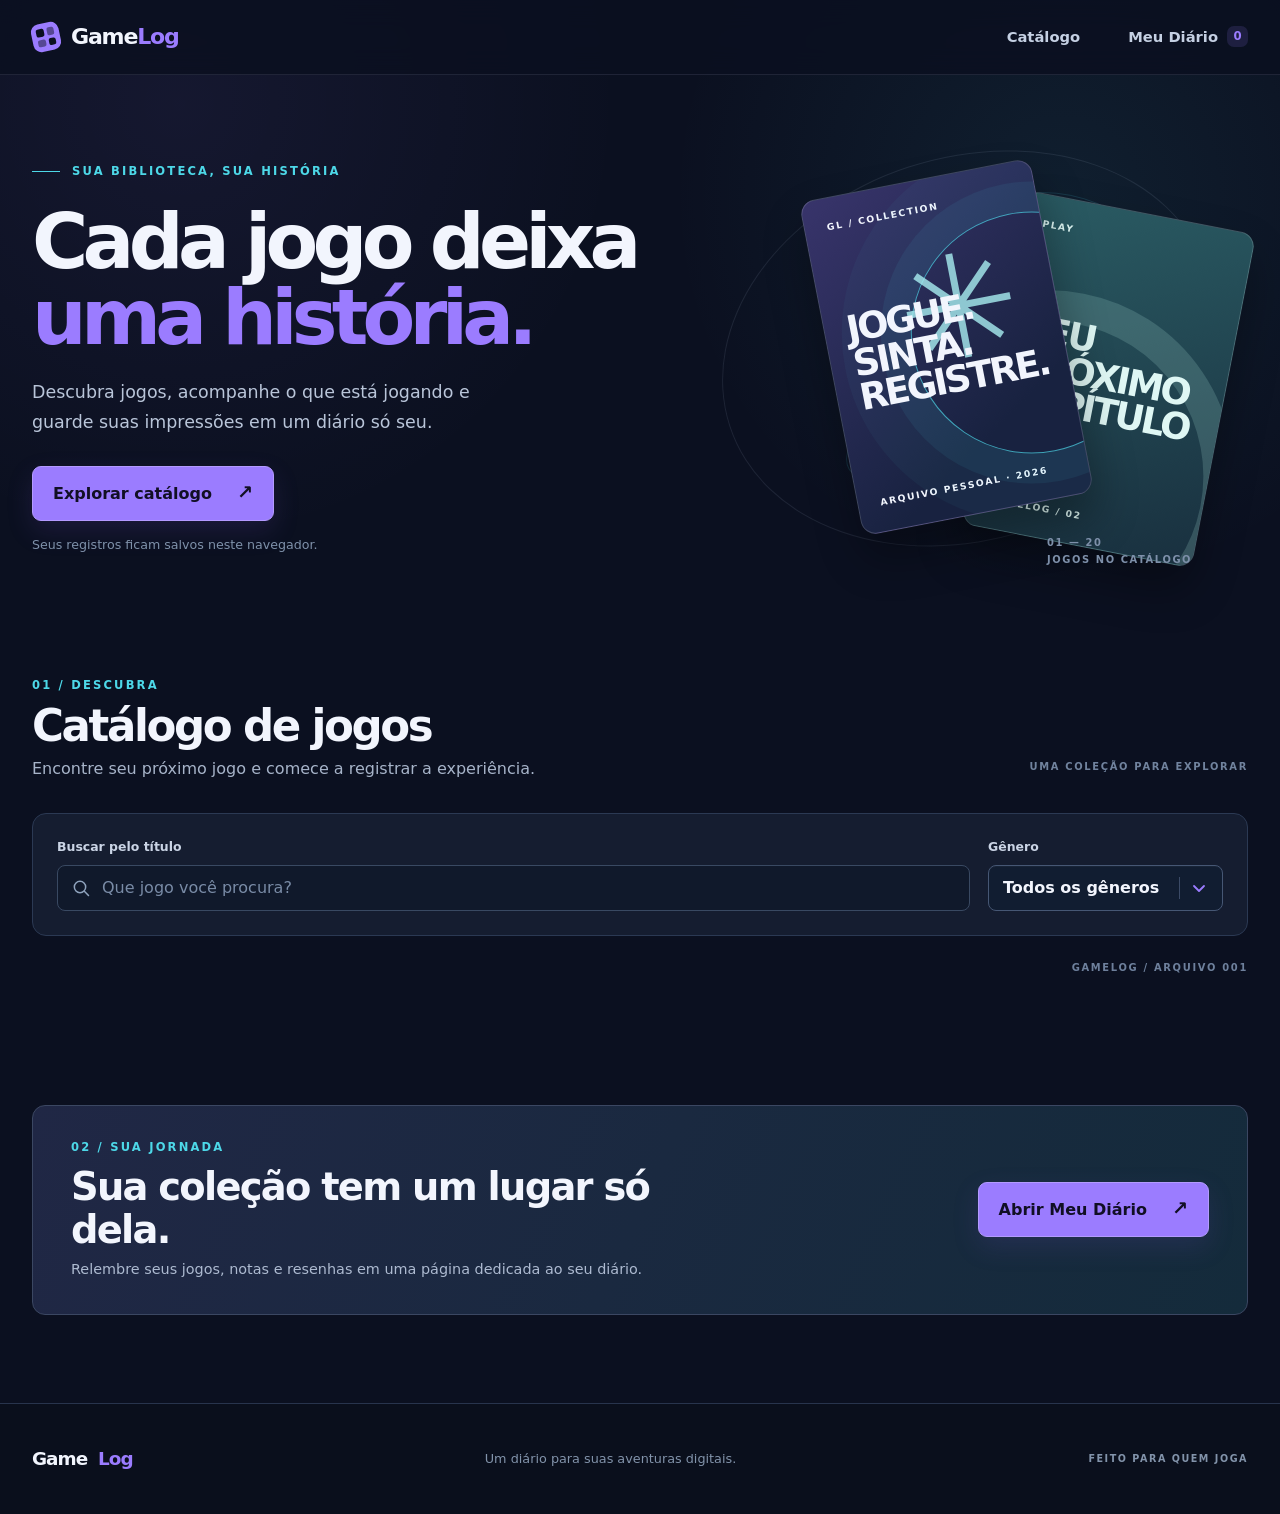
==== index.html @ 5e5cfcea "Add files via upload" ====
<!doctype html>
<html lang="pt-BR">
  <head>
    <meta charset="UTF-8" />
    <meta name="viewport" content="width=device-width, initial-scale=1" />
    <meta name="theme-color" content="#0B1020" />
    <meta name="description" content="GameLog: seu catálogo de jogos e diário pessoal de experiências." />
    <title>GameLog</title>
    <link rel="icon" type="image/svg+xml" href="./assets/favicon.svg" />
    <link rel="stylesheet" href="./styles.css" />
    <script type="module" src="./js/app.js"></script>
  </head>
  <body>
    <a class="skip-link" href="#conteudo">Pular para o conteúdo</a>

    <header class="site-header">
      <div class="shell header-inner">
        <a class="brand" href="#inicio" aria-label="GameLog, voltar ao início">
          <span class="brand-mark" aria-hidden="true"><span></span><span></span><span></span><span></span></span>
          <span>Game<span class="brand-accent">Log</span></span>
        </a>
        <nav aria-label="Navegação principal">
          <a href="#catalogo" aria-current="page">Catálogo</a>
          <a href="./diario.html">Meu Diário <span id="nav-diary-count" class="nav-count" aria-label="0 jogos registrados">0</span></a>
        </nav>
      </div>
    </header>

    <main id="conteudo">
      <section class="hero shell" id="inicio" aria-labelledby="hero-title">
        <div class="hero-copy">
          <p class="eyebrow"><span class="eyebrow-line"></span> SUA BIBLIOTECA, SUA HISTÓRIA</p>
          <h1 id="hero-title">Cada jogo deixa <span>uma história.</span></h1>
          <p class="hero-description">Descubra jogos, acompanhe o que está jogando e guarde suas impressões em um diário só seu.</p>
          <a class="primary-link" href="#catalogo">Explorar catálogo <span aria-hidden="true">↗</span></a>
          <p class="hero-note">Seus registros ficam salvos neste navegador.</p>
        </div>
        <div class="hero-art" aria-hidden="true">
          <div class="hero-orbit hero-orbit-one"></div>
          <div class="hero-orbit hero-orbit-two"></div>
          <div class="hero-art-card hero-art-card-back"><span>PLAY</span><strong>SEU<br />PRÓXIMO<br />CAPÍTULO</strong><small>GAMELOG / 02</small></div>
          <div class="hero-art-card hero-art-card-front"><span>GL / COLLECTION</span><div class="hero-art-symbol">✳</div><strong>JOGUE.<br />SINTA.<br />REGISTRE.</strong><small>ARQUIVO PESSOAL · 2026</small></div>
          <div class="hero-art-index">01 — 20<br />JOGOS NO CATÁLOGO</div>
        </div>
      </section>

      <section class="catalog-section shell" id="catalogo" aria-labelledby="catalog-title">
        <div class="section-heading">
          <div>
            <p class="section-kicker">01 / DESCUBRA</p>
            <h2 id="catalog-title">Catálogo de jogos</h2>
            <p>Encontre seu próximo jogo e comece a registrar a experiência.</p>
          </div>
          <span class="section-aside">UMA COLEÇÃO PARA EXPLORAR</span>
        </div>

        <form class="catalog-controls" role="search" id="catalog-search-form">
          <div class="field search-field">
            <label for="game-search">Buscar pelo título</label>
            <div class="input-with-icon">
              <svg viewBox="0 0 24 24" aria-hidden="true" focusable="false"><circle cx="10.8" cy="10.8" r="6.8"></circle><path d="m16 16 5 5"></path></svg>
              <input id="game-search" name="q" type="search" placeholder="Que jogo você procura?" autocomplete="off" />
            </div>
          </div>
          <div class="field genre-field">
            <label for="genre-filter">Gênero</label>
            <select id="genre-filter" name="genre"><option value="">Todos os gêneros</option></select>
          </div>
        </form>
        <div class="results-line"><p id="catalog-count" role="status" aria-live="polite"></p><span aria-hidden="true">GAMELOG / ARQUIVO 001</span></div>
        <div id="catalog-grid" class="catalog-grid"></div>
        <div id="catalog-empty" class="empty-state" hidden>
          <span class="empty-icon" aria-hidden="true">⌕</span>
          <h3>Nenhum jogo encontrado</h3>
          <p>Tente outro título ou escolha um gênero diferente.</p>
          <button id="clear-search" class="text-button" type="button">Limpar busca e filtros</button>
        </div>
      </section>

      <section class="diary-teaser shell" aria-labelledby="diary-teaser-title">
        <div>
          <p class="section-kicker">02 / SUA JORNADA</p>
          <h2 id="diary-teaser-title">Sua coleção tem um lugar só dela.</h2>
          <p>Relembre seus jogos, notas e resenhas em uma página dedicada ao seu diário.</p>
        </div>
        <a class="primary-link" href="./diario.html">Abrir Meu Diário <span aria-hidden="true">↗</span></a>
      </section>
    </main>

    <footer class="site-footer"><div class="shell footer-inner"><span class="brand footer-brand">Game<span class="brand-accent">Log</span></span><p>Um diário para suas aventuras digitais.</p><span>FEITO PARA QUEM JOGA</span></div></footer>

    <dialog id="game-dialog" class="game-dialog" aria-labelledby="dialog-title">
      <div class="dialog-layout">
        <div id="dialog-cover-slot" class="dialog-cover-slot"></div>
        <div class="dialog-content">
          <button id="dialog-close" class="dialog-close" type="button" aria-label="Fechar detalhes">×</button>
          <p class="section-kicker">FICHA DO JOGO / GAMELOG</p>
          <h2 id="dialog-title"></h2>
          <p id="dialog-meta" class="dialog-meta"></p>
          <p id="dialog-description" class="dialog-description"></p>
          <div class="dialog-divider"></div>
          <h3>Seu registro</h3>
          <p class="form-intro">Atualize sua jornada neste jogo. Você pode deixar campos em branco.</p>
          <form id="entry-form" novalidate>
            <div class="form-row">
              <div class="field"><label for="entry-status">Status</label><select id="entry-status" name="status"><option value="">Sem status</option><option value="want">Quero jogar</option><option value="playing">Jogando</option><option value="finished">Finalizado</option></select></div>
              <div class="field"><label for="entry-rating">Sua nota (1 a 5)</label><input id="entry-rating" name="rating" type="text" inputmode="decimal" autocomplete="off" maxlength="4" placeholder="Ex.: 4,5" aria-describedby="rating-help" /><span id="rating-help" class="field-help">Use vírgula ou ponto. Até duas casas decimais.</span></div>
            </div>
            <div class="field review-field"><label for="entry-review">Sua resenha <span>(opcional)</span></label><textarea id="entry-review" name="review" rows="5" maxlength="800" placeholder="O que ficou com você depois de jogar?"></textarea><span id="review-counter" class="character-count">0 / 800</span></div>
            <p id="form-error" class="form-error" role="alert" tabindex="-1" hidden></p>
            <div class="form-actions"><button id="delete-entry" class="delete-button" type="button" hidden>Excluir registro</button><button class="save-button" type="submit">Salvar registro <span aria-hidden="true">↗</span></button></div>
          </form>
        </div>
      </div>
    </dialog>
    <dialog id="confirm-dialog" class="confirm-dialog" aria-labelledby="confirm-title" aria-describedby="confirm-description">
      <p class="section-kicker">MEU DIÁRIO / EXCLUSÃO</p>
      <h2 id="confirm-title">Excluir registro?</h2>
      <p id="confirm-description">O registro de <strong id="confirm-game-title"></strong> será removido deste navegador.</p>
      <div class="confirm-actions"><button id="confirm-cancel" class="cancel-button" type="button">Cancelar</button><button id="confirm-delete" class="confirm-delete-button" type="button">Excluir registro</button></div>
    </dialog>
    <div id="toast" class="toast" role="status" aria-live="polite" aria-atomic="true"></div>
  </body>
</html>
---- styles.css ----
:root {
  color-scheme: dark;
  --bg: #0b1020;
  --surface: #151d30;
  --surface-raised: #1b263c;
  --line: #2b3953;
  --text: #f2f5fd;
  --muted: #a7b4c9;
  --violet: #9b7cff;
  --cyan: #4dd8e8;
  --peach: #efb58d;
  font-family: Inter, ui-sans-serif, system-ui, -apple-system, BlinkMacSystemFont, "Segoe UI", sans-serif;
  font-synthesis: none;
}

* { box-sizing: border-box; }
html { scroll-behavior: smooth; scroll-padding-top: 88px; overflow-x: clip; }
body { margin: 0; min-width: 280px; overflow-x: clip; color: var(--text); background: var(--bg); line-height: 1.5; }
body::before { content: ""; position: absolute; inset: 0 0 auto; height: 650px; pointer-events: none; background: radial-gradient(circle at 83% 30%, rgba(77, 216, 232, .075), transparent 34%), radial-gradient(circle at 14% 16%, rgba(155, 124, 255, .07), transparent 36%); }
button, input, select, textarea { font: inherit; }
button, select { cursor: pointer; }
button { color: inherit; }
a { color: inherit; text-decoration: none; }
svg { display: block; }
[hidden] { display: none !important; }
:focus-visible { outline: 3px solid var(--cyan); outline-offset: 4px; }
::selection { color: var(--bg); background: var(--cyan); }
.shell { width: min(1240px, calc(100% - 64px)); margin-inline: auto; }
.skip-link { position: fixed; z-index: 30; top: -70px; left: 16px; padding: 10px 16px; color: var(--bg); background: var(--cyan); border-radius: 8px; font-weight: 700; }
.skip-link:focus { top: 12px; }

.site-header { position: relative; z-index: 5; border-bottom: 1px solid rgba(167, 180, 201, .13); background: rgba(11, 16, 32, .85); backdrop-filter: blur(14px); }
.header-inner { min-height: 74px; display: flex; align-items: center; justify-content: space-between; gap: 24px; }
.brand { display: inline-flex; align-items: center; gap: 11px; font-size: 1.38rem; font-weight: 850; letter-spacing: -.055em; white-space: nowrap; }
.brand-accent { color: var(--violet); }
.brand-mark { width: 28px; height: 28px; padding: 5px; display: grid; grid-template-columns: repeat(2, 1fr); gap: 3px; transform: rotate(-12deg); border-radius: 8px; background: var(--violet); }
.brand-mark span { border-radius: 2px; background: var(--bg); }
.brand-mark span:nth-child(2), .brand-mark span:nth-child(3) { opacity: .48; }
.site-header nav { display: flex; align-items: center; gap: clamp(22px, 4vw, 48px); }
.site-header nav a { display: inline-flex; align-items: center; gap: 9px; color: #c5d0e3; font-size: .92rem; font-weight: 650; transition: color .2s ease; }
.site-header nav a:hover { color: var(--text); }
.nav-count { display: inline-flex; min-width: 21px; height: 21px; align-items: center; justify-content: center; padding-inline: 5px; border-radius: 7px; color: var(--violet); background: rgba(155, 124, 255, .14); font-size: .73rem; }

.hero { position: relative; min-height: 555px; display: grid; grid-template-columns: minmax(0, 1.05fr) minmax(330px, .95fr); align-items: center; gap: 40px; padding-block: 64px 74px; }
.hero-copy { position: relative; z-index: 1; }
.eyebrow, .section-kicker { margin: 0; color: var(--cyan); font-size: .72rem; font-weight: 800; letter-spacing: .19em; }
.eyebrow { display: flex; align-items: center; gap: 12px; }
.eyebrow-line { width: 28px; height: 1px; background: var(--cyan); }
h1, h2, h3, h4, p { margin-top: 0; }
h1 { max-width: 640px; margin: 24px 0 21px; font-size: clamp(3.7rem, 6vw, 6.1rem); font-weight: 830; line-height: .99; letter-spacing: -.075em; }
h1 span { color: var(--violet); }
.hero-description { max-width: 490px; margin-bottom: 29px; color: #b9c5d9; font-size: 1.09rem; line-height: 1.73; }
.primary-link { min-height: 48px; display: inline-flex; align-items: center; gap: 25px; padding: 12px 20px; border: 1px solid #b39aff; border-radius: 9px; background: var(--violet); color: #110f24; font-weight: 800; box-shadow: 0 10px 26px rgba(99, 70, 175, .18); transition: transform .2s ease, background .2s ease; }
.primary-link:hover { transform: translateY(-2px); background: #b19bff; }
.primary-link span { font-size: 1.2rem; }
.hero-note { margin: 15px 0 0; color: #7f91aa; font-size: .79rem; }
.hero-art { position: relative; min-height: 440px; isolation: isolate; }
.hero-art::before { content: ""; position: absolute; inset: 4% 5% 9%; border: 1px solid rgba(167, 180, 201, .12); border-radius: 50%; transform: rotate(-18deg); }
.hero-orbit { position: absolute; border: 1px solid rgba(77, 216, 232, .15); border-radius: 50%; }
.hero-orbit-one { width: 290px; height: 290px; top: 53px; right: 11%; }
.hero-orbit-two { width: 440px; height: 120px; top: 160px; right: -2%; transform: rotate(-30deg); }
.hero-art-card { position: absolute; width: 235px; height: 340px; display: flex; flex-direction: column; justify-content: space-between; padding: 22px; border: 1px solid rgba(255,255,255,.16); border-radius: 15px; box-shadow: 0 25px 45px rgba(0,0,0,.33); overflow: hidden; }
.hero-art-card span, .hero-art-card small { font-size: .58rem; font-weight: 850; letter-spacing: .18em; }
.hero-art-card strong { position: relative; z-index: 1; font-size: 2.3rem; line-height: .94; letter-spacing: -.075em; }
.hero-art-card-front { z-index: 2; top: 38px; left: 25%; transform: rotate(-11deg); background: linear-gradient(145deg, #38346b, #182240 73%); }
.hero-art-card-front::before { content: ""; position: absolute; width: 240px; height: 240px; top: 50px; left: 82px; border: 1px solid rgba(77, 216, 232, .7); border-radius: 50%; box-shadow: 0 0 0 30px rgba(77,216,232,.065), 0 0 0 69px rgba(77,216,232,.04); }
.hero-art-card-front .hero-art-symbol { position: absolute; top: 61px; left: 76px; color: #a9eff2; font-size: 9rem; line-height: 1; font-weight: 200; opacity: .8; }
.hero-art-card-back { top: 70px; right: 4%; transform: rotate(11deg); color: #dff7f4; background: linear-gradient(160deg, #2a5b63, #19303f); }
.hero-art-card-back::before { content: ""; position: absolute; width: 310px; height: 310px; top: 90px; left: -110px; border: 31px solid rgba(175, 232, 219, .18); border-radius: 50%; }
.hero-art-index { position: absolute; z-index: 3; bottom: 10px; right: 10%; color: #7e90aa; font-size: .62rem; font-weight: 800; letter-spacing: .16em; line-height: 1.7; }

.catalog-section { padding-block: 24px 112px; }
.section-heading { display: flex; align-items: end; justify-content: space-between; gap: 24px; margin-bottom: 32px; }
.section-heading h2 { margin: 9px 0 7px; font-size: clamp(2.2rem, 3.4vw, 3.4rem); line-height: 1.08; letter-spacing: -.055em; }
.section-heading p:not(.section-kicker) { margin: 0; color: var(--muted); font-size: 1rem; }
.section-aside { padding-bottom: 6px; color: #71839e; font-size: .62rem; font-weight: 800; letter-spacing: .17em; white-space: nowrap; }
.catalog-controls { display: grid; grid-template-columns: minmax(0, 1fr) 235px; gap: 18px; padding: 24px; border: 1px solid var(--line); border-radius: 14px; background: var(--surface); }
.field { min-width: 0; display: flex; flex-direction: column; gap: 8px; }
.field label { color: #cad4e5; font-size: .78rem; font-weight: 750; }
.field label span { color: #8495ad; font-weight: 500; }
input, select, textarea { width: 100%; border: 1px solid #394962; border-radius: 8px; background: #10192b; color: var(--text); }
input, select { height: 46px; padding: 0 14px; }
input::placeholder, textarea::placeholder { color: #798ba6; opacity: 1; }
input:hover, select:hover, textarea:hover { border-color: #697b9a; }
input:focus, select:focus, textarea:focus { border-color: var(--cyan); }
select {
  appearance: none;
  -webkit-appearance: none;
  padding-right: 48px;
  border-color: #465774;
  background-color: #111d31;
  background-image: url("data:image/svg+xml,%3Csvg xmlns='http://www.w3.org/2000/svg' viewBox='0 0 16 16'%3E%3Cpath d='m3 6 5 5 5-5' fill='none' stroke='%239B7CFF' stroke-width='1.8' stroke-linecap='round' stroke-linejoin='round'/%3E%3C/svg%3E"), linear-gradient(#3b4a66, #3b4a66);
  background-position: right 15px center, right 42px center;
  background-repeat: no-repeat;
  background-size: 16px 16px, 1px 22px;
  box-shadow: inset 0 1px 0 rgba(255, 255, 255, .03);
  font-weight: 650;
  transition: border-color .2s ease, background-color .2s ease, box-shadow .2s ease;
}
select:hover { border-color: var(--violet); background-color: #192740; }
select:focus-visible { border-color: var(--cyan); outline-offset: 2px; box-shadow: 0 0 0 3px rgba(77, 216, 232, .12); }
select:disabled { cursor: not-allowed; opacity: .55; }
select option { background: #151d30; color: var(--text); font-weight: 500; }
select option:checked { background: #344368; color: #fff; }
.input-with-icon { position: relative; }
.input-with-icon svg { position: absolute; top: 13px; left: 14px; width: 20px; height: 20px; fill: none; stroke: #8fa3bd; stroke-width: 1.8; stroke-linecap: round; pointer-events: none; }
.input-with-icon input { padding-left: 44px; }
.results-line { display: flex; align-items: center; justify-content: space-between; gap: 16px; margin: 25px 0 17px; color: #9db0c9; font-size: .83rem; }
.results-line p { margin: 0; }
.results-line span { color: #6e809c; font-size: .62rem; font-weight: 800; letter-spacing: .17em; }
.catalog-grid { display: grid; grid-template-columns: repeat(4, minmax(0, 1fr)); gap: 22px; }
.game-card { position: relative; min-width: 0; display: flex; flex-direction: column; border: 1px solid var(--line); border-radius: 12px; background: var(--surface); overflow: hidden; transition: transform .2s ease, border-color .2s ease, box-shadow .2s ease; }
.game-card:hover { transform: translateY(-5px); border-color: #6b5da0; box-shadow: 0 16px 34px rgba(0,0,0,.2); }
.game-card:focus-within { border-color: var(--cyan); }
.game-card-button { position: absolute; z-index: 2; inset: 0; width: 100%; height: 100%; padding: 0; border: 0; border-radius: 12px; background: transparent; }
.game-card-button:focus-visible { outline: 3px solid var(--cyan); outline-offset: -4px; }
.cover { position: relative; width: 100%; min-height: 206px; display: flex; flex-direction: column; justify-content: space-between; padding: 17px; overflow: hidden; background: linear-gradient(145deg, var(--cover-base), #101c2d); isolation: isolate; }
.cover::before, .cover::after, .cover-shape { content: ""; position: absolute; pointer-events: none; }
.cover::before { z-index: -1; width: 240px; height: 240px; top: -105px; right: -85px; border-radius: 50%; background: var(--cover-accent); opacity: .13; }
.cover::after { z-index: -1; inset: 0; background: linear-gradient(0deg, rgba(2, 7, 20, .48), transparent 58%); }
.cover--photo::before, .cover--photo .cover-shape { display: none; }
.cover--photo::after { z-index: 1; background: linear-gradient(0deg, rgba(2, 7, 20, .27), transparent 46%, rgba(2, 7, 20, .2)); }
.cover-image { position: absolute; z-index: 0; inset: 0; width: 100%; height: 100%; object-fit: cover; object-position: center; }
.cover--photo .cover-code { position: relative; z-index: 2; align-self: flex-start; padding: 4px 6px; border-radius: 3px; background: rgba(7, 11, 23, .55); }
.cover-code { color: rgba(255,255,255,.78); font-size: .55rem; font-weight: 850; letter-spacing: .2em; }
.cover-title { position: relative; z-index: 2; max-width: 95%; color: #fff; font-size: clamp(1.32rem, 1.9vw, 1.9rem); font-weight: 850; line-height: 1.02; letter-spacing: -.05em; text-shadow: 0 2px 14px rgba(0,0,0,.35); overflow-wrap: anywhere; }
.cover-shape { top: 31px; left: 23%; width: 160px; height: 160px; border: 2px solid var(--cover-accent); opacity: .55; transform: rotate(-22deg); }
.cover--rings .cover-shape, .cover--portals .cover-shape, .cover--orbit .cover-shape { border-radius: 50%; box-shadow: 0 0 0 16px rgba(255,255,255,.07), 0 0 0 34px rgba(255,255,255,.045); }
.cover--portals .cover-shape { border-width: 14px; width: 114px; height: 166px; transform: rotate(25deg); }
.cover--orbit .cover-shape { width: 196px; height: 100px; top: 52px; transform: rotate(-35deg); }
.cover--field .cover-shape, .cover--horizon .cover-shape { width: 270px; height: 95px; top: 75px; left: 5%; border: 0; border-top: 3px solid var(--cover-accent); border-bottom: 3px solid var(--cover-accent); border-radius: 50%; box-shadow: 0 -27px 0 -25px var(--cover-accent), 0 27px 0 -25px var(--cover-accent); transform: rotate(-14deg); }
.cover--peak .cover-shape { width: 185px; height: 185px; top: 20px; left: 29%; border-left: 0; border-bottom: 0; transform: rotate(-45deg); }
.cover--rays .cover-shape, .cover--sun .cover-shape { width: 150px; height: 150px; left: 31%; top: 28px; border-radius: 50%; background: rgba(255,255,255,.08); box-shadow: 0 0 0 22px rgba(255,255,255,.045), 0 0 0 48px rgba(255,255,255,.025); }
.cover--slashes .cover-shape, .cover--shards .cover-shape { width: 60px; height: 230px; top: -35px; left: 40%; transform: rotate(27deg); background: var(--cover-accent); opacity: .25; box-shadow: 65px 0 0 -12px var(--cover-accent), -65px 0 0 -18px var(--cover-accent); border: 0; }
.cover--blocks .cover-shape { width: 105px; height: 105px; top: 33px; left: 34%; transform: rotate(-12deg); box-shadow: 28px 26px 0 -4px rgba(255,255,255,.12), -23px 38px 0 -9px rgba(255,255,255,.12); }
.cover--glow .cover-shape { width: 115px; height: 115px; top: 38px; left: 35%; border-radius: 50%; background: var(--cover-accent); opacity: .25; filter: blur(9px); box-shadow: 0 0 38px 17px var(--cover-accent); }
.cover--dots .cover-shape { width: 130px; height: 130px; top: 33px; left: 30%; border: 9px dotted var(--cover-accent); border-radius: 50%; transform: rotate(16deg); }
.cover--heart .cover-shape { width: 120px; height: 120px; top: 54px; left: 36%; border: 0; background: var(--cover-accent); opacity: .4; transform: rotate(45deg); }
.cover--heart .cover-shape::before, .cover--heart .cover-shape::after { content: ""; position: absolute; width: 120px; height: 120px; border-radius: 50%; background: inherit; }
.cover--heart .cover-shape::before { top: -60px; }
.cover--heart .cover-shape::after { left: -60px; }
.game-card-info { width: 100%; min-height: 147px; padding: 17px 18px 18px; }
.game-card-top { display: flex; justify-content: space-between; gap: 10px; color: var(--cyan); font-size: .65rem; font-weight: 800; letter-spacing: .09em; text-transform: uppercase; }
.game-arrow { color: #9babbe; font-size: 1rem; line-height: 1; }
.game-card-title { margin: 9px 0 7px; color: var(--text); font-size: 1.05rem; line-height: 1.28; font-weight: 780; letter-spacing: -.025em; }
.game-card-meta { margin: 0; color: #889bb4; font-size: .72rem; line-height: 1.35; }
.mini-status { display: inline-flex; margin-top: 12px; padding: 3px 8px; border: 1px solid rgba(155,124,255,.4); border-radius: 4px; color: #c6b7ff; background: rgba(155,124,255,.09); font-size: .68rem; font-weight: 750; }
.mini-status--playing { border-color: rgba(77,216,232,.4); color: #99eaf1; background: rgba(77,216,232,.08); }
.mini-status--finished { border-color: rgba(239,181,141,.4); color: #f2c9aa; background: rgba(239,181,141,.08); }
.mini-status--none { border-color: #52617b; color: #c9d2df; background: #243149; }

.diary-teaser { display: flex; align-items: center; justify-content: space-between; gap: 30px; margin-bottom: 88px; padding: 33px 38px; border: 1px solid #3b4762; border-radius: 13px; background: linear-gradient(115deg, #202745, #142b3b); }
.diary-teaser h2 { max-width: 620px; margin: 9px 0 8px; font-size: clamp(1.7rem, 3vw, 2.5rem); line-height: 1.12; letter-spacing: -.045em; }
.diary-teaser p:not(.section-kicker) { margin: 0; color: #adbad0; font-size: .9rem; }
.diary-teaser .primary-link { flex: 0 0 auto; }

.diary-section { padding-block: 88px 112px; border-top: 1px solid #27334b; background: linear-gradient(180deg, #10182a, #0d1425); }
.diary-page { min-height: calc(100vh - 185px); padding-top: 53px; border-top: 0; }
.back-link { display: inline-flex; align-items: center; gap: 9px; margin-bottom: 51px; color: #aab8ce; font-size: .8rem; font-weight: 700; }
.back-link:hover { color: var(--cyan); }
.diary-page .diary-heading h1 { margin: 9px 0 7px; font-size: clamp(3.5rem, 6vw, 5.5rem); line-height: 1; letter-spacing: -.07em; }
.title-dot { color: var(--violet); }
.diary-heading { margin-bottom: 33px; }
.stats-grid { display: grid; grid-template-columns: repeat(4, minmax(0,1fr)); gap: 16px; margin-bottom: 60px; }
.stat-card { position: relative; min-height: 134px; display: flex; flex-direction: column; align-items: flex-start; justify-content: space-between; padding: 20px 22px; border: 1px solid #34425b; border-radius: 11px; background: var(--surface); overflow: hidden; }
.stat-label { color: #a9b8ce; font-size: .78rem; font-weight: 650; }
.stat-card strong { font-size: 2.5rem; line-height: 1; font-weight: 820; letter-spacing: -.06em; }
.stat-mark { position: absolute; right: 18px; bottom: 17px; font-size: 1.9rem; line-height: 1; }
.stat-mark-violet { color: #b09bff; }.stat-mark-cyan { color: #76dce6; }.stat-mark-peach { color: #efb58d; }
.stat-card-average strong { font-size: 2.25rem; }
.stat-caption { margin-top: 5px; color: #7d90a9; font-size: .68rem; }
.diary-toolbar { display: flex; align-items: end; justify-content: space-between; gap: 20px; padding-bottom: 21px; border-bottom: 1px solid #34425b; }
.diary-toolbar h2 { margin: 0 0 3px; font-size: 1.45rem; letter-spacing: -.04em; }
.diary-toolbar h2 span { color: #8798b1; font-size: 1rem; font-weight: 500; }
.diary-toolbar p { margin: 0; color: #8fa1ba; font-size: .8rem; }
.diary-filter-field { width: 210px; }
.diary-list { display: grid; gap: 14px; margin-top: 20px; }
.diary-item { display: flex; gap: 22px; padding: 16px; border: 1px solid #34425b; border-radius: 11px; background: var(--surface); }
.cover--compact { flex: 0 0 116px; width: 116px; min-height: 152px; border-radius: 6px; padding: 10px; }
.cover--compact .cover-code { font-size: .42rem; }
.cover--compact .cover-title { font-size: .85rem; }
.cover--compact .cover-shape { transform: scale(.5) rotate(-22deg); transform-origin: 0 0; }
.diary-item-body { min-width: 0; flex: 1; display: flex; flex-direction: column; }
.diary-item-genre { color: var(--cyan); font-size: .64rem; font-weight: 800; letter-spacing: .11em; text-transform: uppercase; }
.diary-item-title { margin: 5px 0 9px; font-size: 1.2rem; line-height: 1.23; letter-spacing: -.035em; }
.diary-item-facts { display: flex; flex-wrap: wrap; gap: 7px; }
.status-pill, .rating-pill { display: inline-flex; align-items: center; min-height: 24px; padding: 3px 9px; border-radius: 5px; font-size: .68rem; font-weight: 700; line-height: 1.2; }
.status-pill--want { color: #d0c3ff; background: rgba(155,124,255,.17); }
.status-pill--playing { color: #a5edf2; background: rgba(77,216,232,.15); }
.status-pill--finished { color: #f3ccab; background: rgba(239,181,141,.15); }
.status-pill--none { color: #c0cbd9; background: #35435c; }
.rating-pill { color: #f4d69d; background: rgba(244,214,157,.1); }
.diary-review { margin: 12px 0 10px; color: #becadc; font-size: .83rem; line-height: 1.55; white-space: pre-wrap; overflow-wrap: anywhere; }
.diary-review--empty { color: #8293ac; font-style: italic; }
.diary-item-actions { display: flex; align-items: center; gap: 20px; margin-top: auto; }
.diary-item-actions button, .text-button { padding: 0; border: 0; background: none; font-size: .77rem; font-weight: 750; }
.edit-button, .text-button { color: #b4a1ff; }
.remove-button { color: #c5a4a1; }
.diary-item-actions button:hover, .text-button:hover { text-decoration: underline; text-underline-offset: 3px; }
.empty-state { min-height: 300px; display: flex; flex-direction: column; align-items: center; justify-content: center; padding: 36px 20px; border: 1px dashed #41506b; border-radius: 11px; background: rgba(21,29,48,.55); text-align: center; }
.empty-icon { display: grid; place-items: center; width: 56px; height: 56px; margin-bottom: 16px; border: 1px solid #53517f; border-radius: 16px; color: var(--violet); background: rgba(155,124,255,.08); font-size: 2.1rem; line-height: 1; }
.empty-state h3 { margin: 0 0 7px; font-size: 1.28rem; letter-spacing: -.03em; }
.empty-state p { max-width: 390px; margin: 0 0 15px; color: #9eafc5; font-size: .88rem; }
.diary-empty { margin-top: 20px; }
.site-footer { border-top: 1px solid #28344d; background: #0a0f1c; }
.footer-inner { min-height: 110px; display: flex; align-items: center; justify-content: space-between; gap: 20px; }
.footer-brand { font-size: 1.15rem; }
.footer-inner p { margin: 0; color: #8293aa; font-size: .8rem; }
.footer-inner > span:last-child { color: #8293aa; font-size: .6rem; font-weight: 800; letter-spacing: .16em; }

.game-dialog { width: min(920px, calc(100% - 30px)); max-height: min(92vh, 800px); padding: 0; border: 1px solid #55637c; border-radius: 15px; background: var(--surface); color: var(--text); box-shadow: 0 35px 100px rgba(0,0,0,.65); overflow: auto; }
.game-dialog::backdrop { background: rgba(3,7,16,.78); backdrop-filter: blur(5px); }
.dialog-layout { display: grid; grid-template-columns: minmax(250px, .8fr) minmax(0, 1.4fr); min-height: 570px; }
.dialog-cover-slot { min-height: 100%; }
.dialog-cover-slot .cover { min-height: 100%; padding: 26px; }
.dialog-cover-slot .cover-code { font-size: .69rem; }
.dialog-cover-slot .cover-title { font-size: clamp(2rem, 3.8vw, 3.8rem); }
.dialog-cover-slot .cover-shape { transform: scale(1.4) rotate(-22deg); top: 27%; }
.dialog-content { position: relative; padding: 38px 40px 32px; }
.dialog-close { position: absolute; top: 24px; right: 25px; width: 34px; height: 34px; padding: 0; border: 1px solid #596880; border-radius: 7px; background: #253149; color: var(--text); font-size: 1.55rem; line-height: 1; }
.dialog-close:hover { background: #34435e; }
.dialog-content > .section-kicker { padding-right: 35px; }
.dialog-content h2 { margin: 12px 30px 3px 0; font-size: clamp(1.75rem, 3vw, 2.55rem); line-height: 1.08; letter-spacing: -.05em; }
.dialog-meta { margin: 0 0 17px; color: var(--cyan); font-size: .76rem; font-weight: 700; }
.dialog-description { margin: 0; color: #b4c1d5; font-size: .88rem; line-height: 1.65; }
.dialog-divider { height: 1px; margin: 23px 0; background: #38465f; }
.dialog-content h3 { margin: 0 0 4px; font-size: 1.2rem; letter-spacing: -.03em; }
.form-intro { margin: 0 0 19px; color: #94a6bf; font-size: .78rem; }
.form-row { display: grid; grid-template-columns: repeat(2, minmax(0, 1fr)); gap: 13px; }
.field-help { color: #889bb3; font-size: .68rem; line-height: 1.35; }
input[aria-invalid="true"] { border-color: #e49b9b; }
.review-field { margin-top: 16px; }
textarea { min-height: 112px; resize: vertical; padding: 11px 13px; line-height: 1.5; }
.character-count { align-self: flex-end; margin-top: -3px; color: #8799b2; font-size: .7rem; }
.form-error { margin: 12px 0 0; padding: 10px 12px; border: 1px solid #ce8e8e; border-radius: 7px; color: #ffd5d5; background: #472b39; font-size: .78rem; }
.form-actions { display: flex; align-items: center; justify-content: space-between; gap: 14px; margin-top: 17px; }
.delete-button { padding: 8px 0; border: 0; background: none; color: #e9b1ac; font-size: .78rem; font-weight: 700; }
.delete-button:hover { text-decoration: underline; }
.save-button { display: inline-flex; align-items: center; justify-content: center; gap: 20px; min-height: 44px; margin-left: auto; padding: 10px 16px; border: 1px solid #b8a4ff; border-radius: 8px; background: var(--violet); color: #140f2a; font-size: .82rem; font-weight: 830; }
.save-button:hover { background: #b09aff; }
.confirm-dialog { width: min(430px, calc(100% - 30px)); padding: 28px; border: 1px solid #65748d; border-radius: 13px; background: #1b263b; color: var(--text); box-shadow: 0 28px 80px rgba(0,0,0,.58); }
.confirm-dialog::backdrop { background: rgba(3,7,16,.72); }
.confirm-dialog h2 { margin: 12px 0 9px; font-size: 1.65rem; letter-spacing: -.04em; }
.confirm-dialog p:not(.section-kicker) { margin: 0; color: #b4c1d5; font-size: .9rem; line-height: 1.6; }
.confirm-dialog strong { color: var(--text); }
.confirm-actions { display: flex; justify-content: flex-end; gap: 10px; margin-top: 26px; }
.confirm-actions button { min-height: 42px; padding: 9px 14px; border-radius: 7px; font-size: .82rem; font-weight: 750; }
.cancel-button { border: 1px solid #5d6b84; background: #2b3850; }
.cancel-button:hover { background: #394861; }
.confirm-delete-button { border: 1px solid #efb8b4; background: #a85458; color: #fff; }
.confirm-delete-button:hover { background: #bd6266; }
.toast { position: fixed; z-index: 20; right: 24px; bottom: 24px; max-width: min(420px, calc(100% - 48px)); padding: 14px 18px; border: 1px solid #75cbd2; border-radius: 9px; background: #1b3644; color: #e8faff; box-shadow: 0 15px 40px rgba(0,0,0,.35); font-size: .87rem; font-weight: 650; opacity: 0; transform: translateY(12px); pointer-events: none; transition: opacity .2s ease, transform .2s ease; }
.toast--visible { opacity: 1; transform: translateY(0); }

@media (max-width: 1080px) {
  .catalog-grid { grid-template-columns: repeat(3, minmax(0,1fr)); }
  .hero { grid-template-columns: minmax(0,1.1fr) minmax(290px,.9fr); }
  .hero-art-card { width: 210px; height: 310px; }
  .hero-art-card-front { left: 8%; }
  .hero-art-card-back { right: 0; }
}
@media (max-width: 760px) {
  .shell { width: min(100% - 36px, 650px); }
  .header-inner { min-height: 66px; }
  .hero { min-height: 0; grid-template-columns: 1fr; gap: 0; padding-block: 68px 55px; }
  h1 { max-width: 600px; font-size: clamp(3.4rem, 9vw, 5.2rem); }
  .hero-art { min-height: 320px; margin-top: 30px; }
  .hero-art-card { width: 200px; height: 272px; }
  .hero-art-card-front { left: 24%; top: 18px; }
  .hero-art-card-back { right: 14%; top: 35px; }
  .hero-art-card strong { font-size: 1.9rem; }
  .hero-art-card-front .hero-art-symbol { font-size: 7rem; }
  .hero-art-index { right: 4%; bottom: 0; }
  .section-aside { display: none; }
  .diary-teaser { flex-direction: column; align-items: flex-start; padding: 26px; }
  .diary-page { padding-top: 37px; }
  .back-link { margin-bottom: 35px; }
  .catalog-grid { grid-template-columns: repeat(2, minmax(0,1fr)); gap: 16px; }
  .stats-grid { grid-template-columns: repeat(2, minmax(0,1fr)); margin-bottom: 46px; }
  .dialog-layout { grid-template-columns: 1fr; }
  .dialog-cover-slot { height: 174px; min-height: 0; }
  .dialog-cover-slot .cover { height: 100%; min-height: 0; }
  .dialog-cover-slot .cover-title { font-size: 1.9rem; max-width: 70%; }
  .dialog-cover-slot .cover-shape { top: -20px; left: 60%; }
  .dialog-content { padding: 28px; }
}
@media (max-width: 520px) {
  .shell { width: calc(100% - 30px); }
  .site-header nav { gap: 15px; }
  .site-header nav a { font-size: .79rem; }
  .brand { font-size: 1.17rem; }
  .brand-mark { width: 23px; height: 23px; padding: 4px; }
  .hero { padding-top: 54px; }
  h1 { font-size: clamp(3.1rem, 14vw, 4.4rem); }
  .hero-description { font-size: .98rem; }
  .hero-art { min-height: 275px; }
  .hero-art-card { width: 170px; height: 244px; padding: 16px; }
  .hero-art-card strong { font-size: 1.6rem; }
  .hero-art-card-front { left: 14%; }
  .hero-art-card-back { right: 7%; }
  .hero-art-index { display: none; }
  .catalog-section { padding-bottom: 76px; }
  .diary-teaser { margin-bottom: 72px; padding: 23px; }
  .catalog-controls { grid-template-columns: 1fr; padding: 17px; gap: 15px; }
  .results-line span { display: none; }
  .catalog-grid { gap: 12px; }
  .cover { min-height: 155px; padding: 12px; }
  .cover-title { font-size: 1.2rem; }
  .cover-shape { transform: scale(.8) rotate(-22deg); transform-origin: 0 0; }
  .game-card-info { min-height: 136px; padding: 12px; }
  .game-card-title { font-size: .93rem; }
  .game-card-meta { font-size: .65rem; }
  .game-genre { font-size: .58rem; }
  .diary-section { padding-block: 68px 80px; }
  .diary-page { padding-top: 30px; }
  .diary-page .diary-heading h1 { font-size: 3.4rem; }
  .stats-grid { gap: 10px; }
  .stat-card { min-height: 116px; padding: 15px; }
  .stat-card strong { font-size: 2.1rem; }
  .stat-card-average strong { font-size: 1.75rem; }
  .diary-toolbar { align-items: stretch; flex-direction: column; }
  .diary-filter-field { width: 100%; }
  .diary-item { gap: 13px; padding: 11px; }
  .cover--compact { flex-basis: 78px; width: 78px; min-height: 112px; padding: 7px; }
  .cover--compact .cover-code { font-size: .35rem; }
  .cover--compact .cover-title { font-size: .7rem; }
  .diary-item-title { font-size: 1rem; }
  .diary-review { font-size: .75rem; }
  .footer-inner { min-height: 100px; align-items: flex-start; flex-direction: column; justify-content: center; gap: 3px; }
  .footer-inner > span:last-child { display: none; }
  .game-dialog { width: calc(100% - 16px); max-height: 96vh; }
  .dialog-cover-slot { height: 130px; }
  .dialog-cover-slot .cover { padding: 14px 18px; }
  .dialog-cover-slot .cover-title { font-size: 1.35rem; }
  .dialog-content { padding: 22px 18px 25px; }
  .dialog-close { top: 17px; right: 17px; }
  .form-row { grid-template-columns: 1fr; }
  .form-actions { align-items: stretch; flex-direction: column-reverse; }
  .save-button { width: 100%; }
  .delete-button { align-self: flex-start; }
  .toast { right: 12px; bottom: 12px; max-width: calc(100% - 24px); }
}
@media (max-width: 380px) {
  .brand { gap: 7px; font-size: 1.08rem; }
  .site-header nav { gap: 10px; }
  .site-header nav a { font-size: .74rem; white-space: nowrap; }
  .nav-count { min-width: 18px; height: 18px; padding-inline: 3px; }
}
@media (prefers-reduced-motion: reduce) {
  html { scroll-behavior: auto; }
  *, *::before, *::after { animation-duration: .01ms !important; transition-duration: .01ms !important; }
}
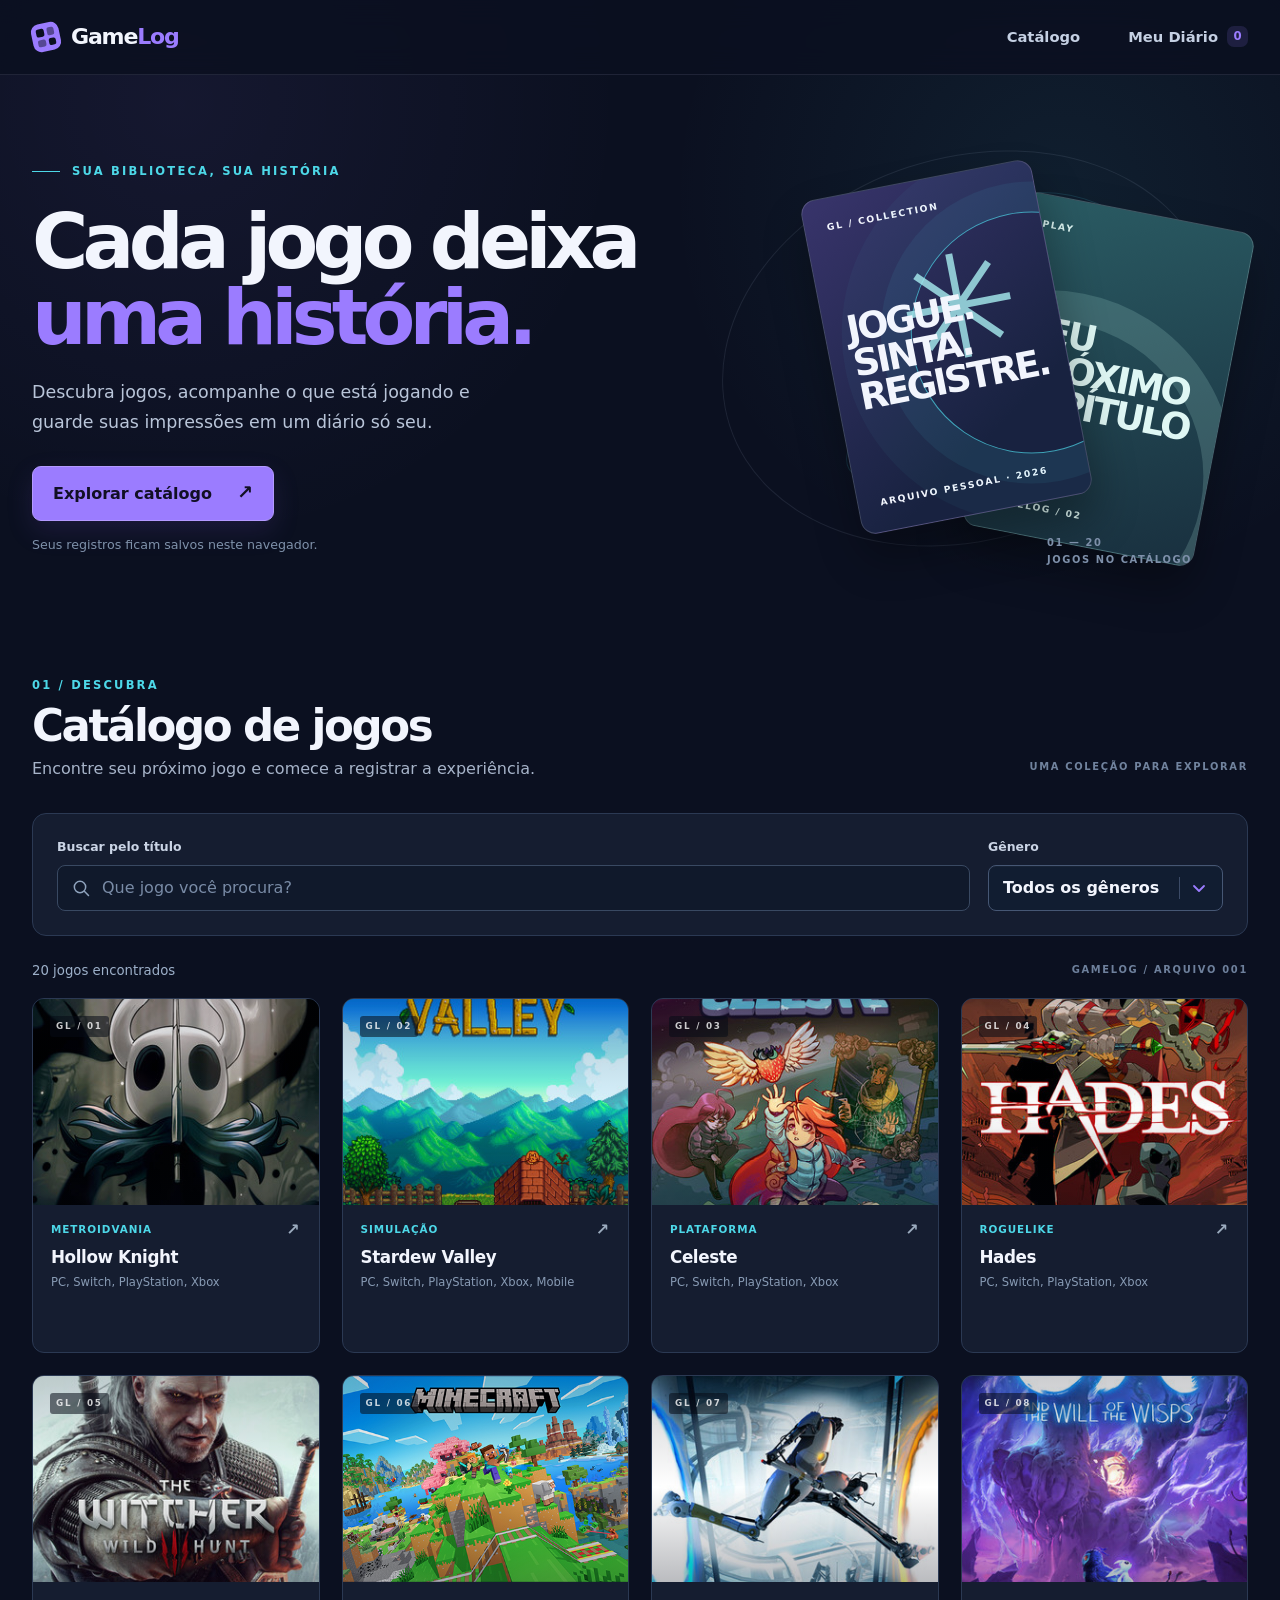
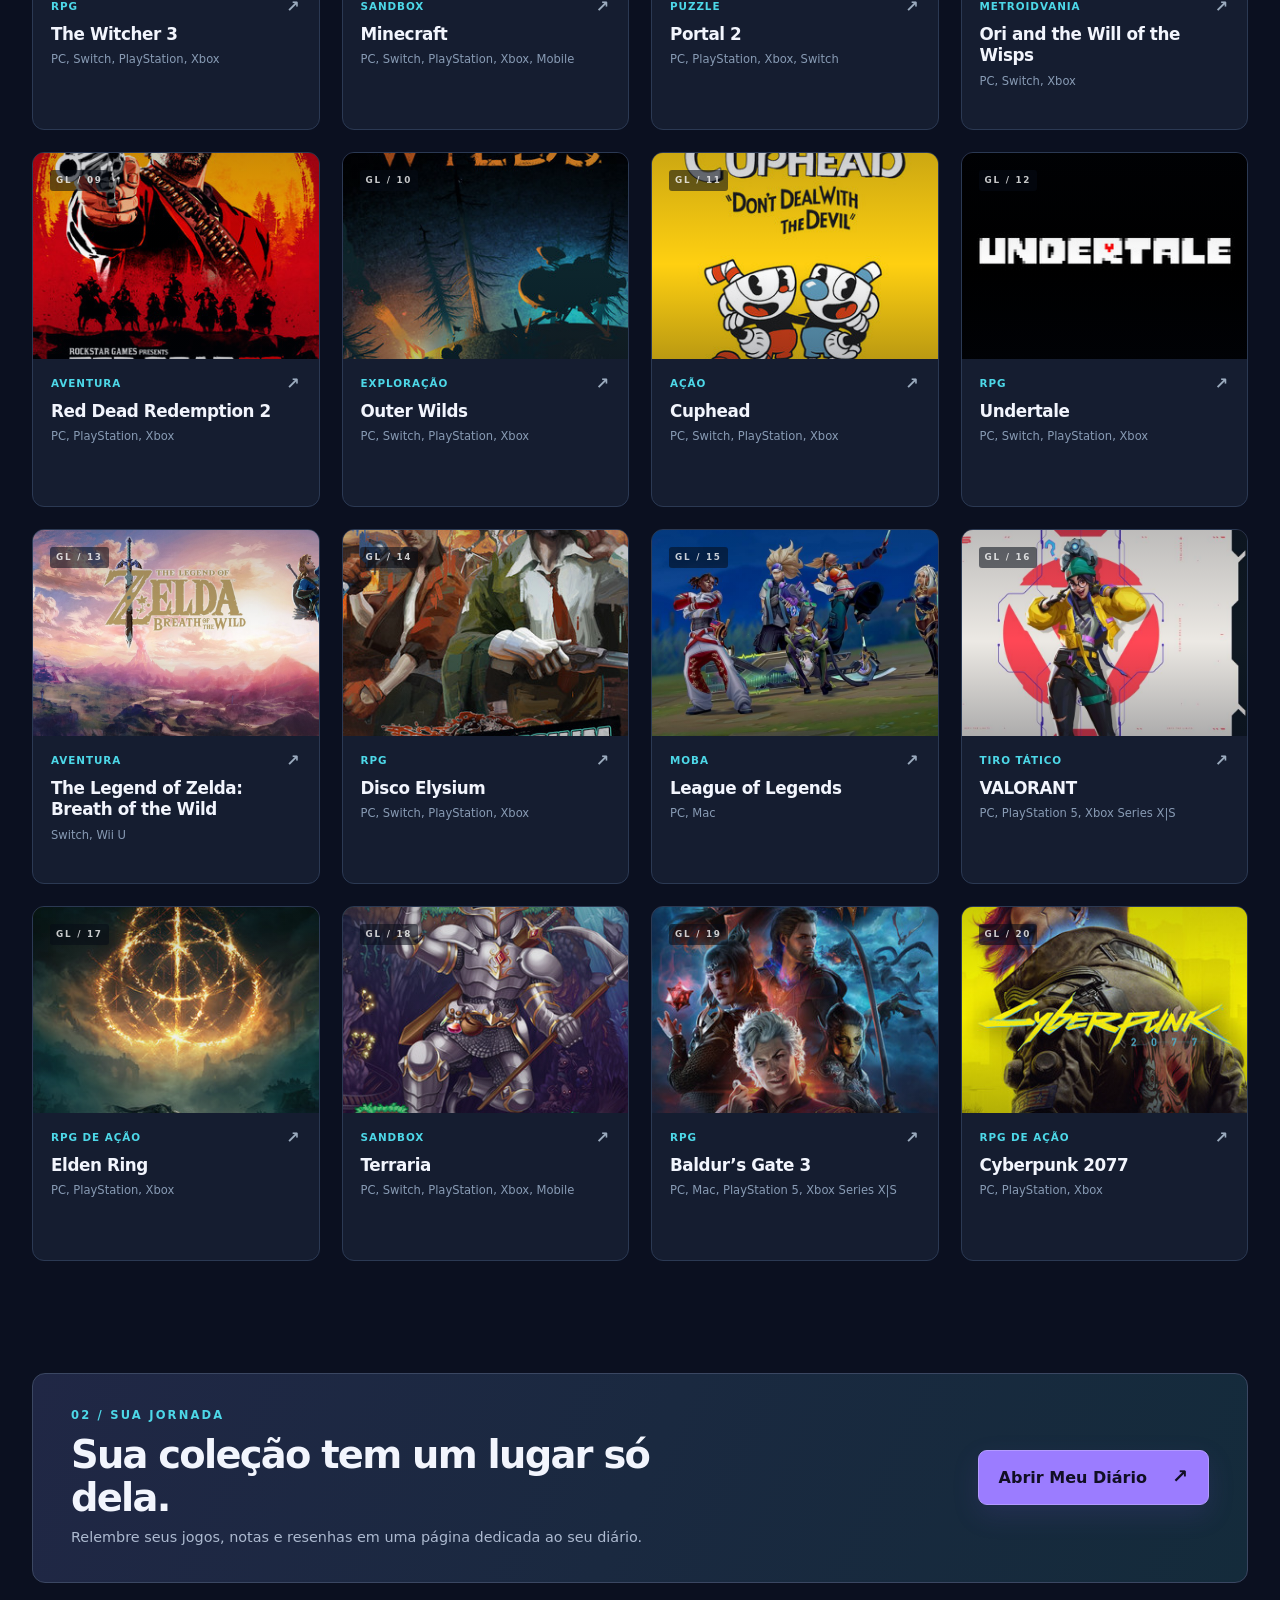
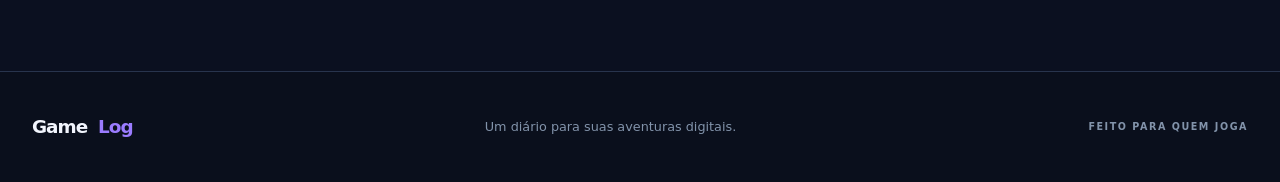
==== commit 0a7735d0: "Organiza arquivos em assets, css e js" ====
--- a/index.html
+++ b/index.html
@@ -7,7 +7,7 @@
     <meta name="description" content="GameLog: seu catálogo de jogos e diário pessoal de experiências." />
     <title>GameLog</title>
     <link rel="icon" type="image/svg+xml" href="./assets/favicon.svg" />
-    <link rel="stylesheet" href="./styles.css" />
+    <link rel="stylesheet" href="./css/styles.css" />
     <script type="module" src="./js/app.js"></script>
   </head>
   <body>
--- a/css/styles.css
+++ b/css/styles.css
@@ -0,0 +1,352 @@
+:root {
+  color-scheme: dark;
+  --bg: #0b1020;
+  --surface: #151d30;
+  --surface-raised: #1b263c;
+  --line: #2b3953;
+  --text: #f2f5fd;
+  --muted: #a7b4c9;
+  --violet: #9b7cff;
+  --cyan: #4dd8e8;
+  --peach: #efb58d;
+  font-family: Inter, ui-sans-serif, system-ui, -apple-system, BlinkMacSystemFont, "Segoe UI", sans-serif;
+  font-synthesis: none;
+}
+
+* { box-sizing: border-box; }
+html { scroll-behavior: smooth; scroll-padding-top: 88px; overflow-x: clip; }
+body { margin: 0; min-width: 280px; overflow-x: clip; color: var(--text); background: var(--bg); line-height: 1.5; }
+body::before { content: ""; position: absolute; inset: 0 0 auto; height: 650px; pointer-events: none; background: radial-gradient(circle at 83% 30%, rgba(77, 216, 232, .075), transparent 34%), radial-gradient(circle at 14% 16%, rgba(155, 124, 255, .07), transparent 36%); }
+button, input, select, textarea { font: inherit; }
+button, select { cursor: pointer; }
+button { color: inherit; }
+a { color: inherit; text-decoration: none; }
+svg { display: block; }
+[hidden] { display: none !important; }
+:focus-visible { outline: 3px solid var(--cyan); outline-offset: 4px; }
+::selection { color: var(--bg); background: var(--cyan); }
+.shell { width: min(1240px, calc(100% - 64px)); margin-inline: auto; }
+.skip-link { position: fixed; z-index: 30; top: -70px; left: 16px; padding: 10px 16px; color: var(--bg); background: var(--cyan); border-radius: 8px; font-weight: 700; }
+.skip-link:focus { top: 12px; }
+
+.site-header { position: relative; z-index: 5; border-bottom: 1px solid rgba(167, 180, 201, .13); background: rgba(11, 16, 32, .85); backdrop-filter: blur(14px); }
+.header-inner { min-height: 74px; display: flex; align-items: center; justify-content: space-between; gap: 24px; }
+.brand { display: inline-flex; align-items: center; gap: 11px; font-size: 1.38rem; font-weight: 850; letter-spacing: -.055em; white-space: nowrap; }
+.brand-accent { color: var(--violet); }
+.brand-mark { width: 28px; height: 28px; padding: 5px; display: grid; grid-template-columns: repeat(2, 1fr); gap: 3px; transform: rotate(-12deg); border-radius: 8px; background: var(--violet); }
+.brand-mark span { border-radius: 2px; background: var(--bg); }
+.brand-mark span:nth-child(2), .brand-mark span:nth-child(3) { opacity: .48; }
+.site-header nav { display: flex; align-items: center; gap: clamp(22px, 4vw, 48px); }
+.site-header nav a { display: inline-flex; align-items: center; gap: 9px; color: #c5d0e3; font-size: .92rem; font-weight: 650; transition: color .2s ease; }
+.site-header nav a:hover { color: var(--text); }
+.nav-count { display: inline-flex; min-width: 21px; height: 21px; align-items: center; justify-content: center; padding-inline: 5px; border-radius: 7px; color: var(--violet); background: rgba(155, 124, 255, .14); font-size: .73rem; }
+
+.hero { position: relative; min-height: 555px; display: grid; grid-template-columns: minmax(0, 1.05fr) minmax(330px, .95fr); align-items: center; gap: 40px; padding-block: 64px 74px; }
+.hero-copy { position: relative; z-index: 1; }
+.eyebrow, .section-kicker { margin: 0; color: var(--cyan); font-size: .72rem; font-weight: 800; letter-spacing: .19em; }
+.eyebrow { display: flex; align-items: center; gap: 12px; }
+.eyebrow-line { width: 28px; height: 1px; background: var(--cyan); }
+h1, h2, h3, h4, p { margin-top: 0; }
+h1 { max-width: 640px; margin: 24px 0 21px; font-size: clamp(3.7rem, 6vw, 6.1rem); font-weight: 830; line-height: .99; letter-spacing: -.075em; }
+h1 span { color: var(--violet); }
+.hero-description { max-width: 490px; margin-bottom: 29px; color: #b9c5d9; font-size: 1.09rem; line-height: 1.73; }
+.primary-link { min-height: 48px; display: inline-flex; align-items: center; gap: 25px; padding: 12px 20px; border: 1px solid #b39aff; border-radius: 9px; background: var(--violet); color: #110f24; font-weight: 800; box-shadow: 0 10px 26px rgba(99, 70, 175, .18); transition: transform .2s ease, background .2s ease; }
+.primary-link:hover { transform: translateY(-2px); background: #b19bff; }
+.primary-link span { font-size: 1.2rem; }
+.hero-note { margin: 15px 0 0; color: #7f91aa; font-size: .79rem; }
+.hero-art { position: relative; min-height: 440px; isolation: isolate; }
+.hero-art::before { content: ""; position: absolute; inset: 4% 5% 9%; border: 1px solid rgba(167, 180, 201, .12); border-radius: 50%; transform: rotate(-18deg); }
+.hero-orbit { position: absolute; border: 1px solid rgba(77, 216, 232, .15); border-radius: 50%; }
+.hero-orbit-one { width: 290px; height: 290px; top: 53px; right: 11%; }
+.hero-orbit-two { width: 440px; height: 120px; top: 160px; right: -2%; transform: rotate(-30deg); }
+.hero-art-card { position: absolute; width: 235px; height: 340px; display: flex; flex-direction: column; justify-content: space-between; padding: 22px; border: 1px solid rgba(255,255,255,.16); border-radius: 15px; box-shadow: 0 25px 45px rgba(0,0,0,.33); overflow: hidden; }
+.hero-art-card span, .hero-art-card small { font-size: .58rem; font-weight: 850; letter-spacing: .18em; }
+.hero-art-card strong { position: relative; z-index: 1; font-size: 2.3rem; line-height: .94; letter-spacing: -.075em; }
+.hero-art-card-front { z-index: 2; top: 38px; left: 25%; transform: rotate(-11deg); background: linear-gradient(145deg, #38346b, #182240 73%); }
+.hero-art-card-front::before { content: ""; position: absolute; width: 240px; height: 240px; top: 50px; left: 82px; border: 1px solid rgba(77, 216, 232, .7); border-radius: 50%; box-shadow: 0 0 0 30px rgba(77,216,232,.065), 0 0 0 69px rgba(77,216,232,.04); }
+.hero-art-card-front .hero-art-symbol { position: absolute; top: 61px; left: 76px; color: #a9eff2; font-size: 9rem; line-height: 1; font-weight: 200; opacity: .8; }
+.hero-art-card-back { top: 70px; right: 4%; transform: rotate(11deg); color: #dff7f4; background: linear-gradient(160deg, #2a5b63, #19303f); }
+.hero-art-card-back::before { content: ""; position: absolute; width: 310px; height: 310px; top: 90px; left: -110px; border: 31px solid rgba(175, 232, 219, .18); border-radius: 50%; }
+.hero-art-index { position: absolute; z-index: 3; bottom: 10px; right: 10%; color: #7e90aa; font-size: .62rem; font-weight: 800; letter-spacing: .16em; line-height: 1.7; }
+
+.catalog-section { padding-block: 24px 112px; }
+.section-heading { display: flex; align-items: end; justify-content: space-between; gap: 24px; margin-bottom: 32px; }
+.section-heading h2 { margin: 9px 0 7px; font-size: clamp(2.2rem, 3.4vw, 3.4rem); line-height: 1.08; letter-spacing: -.055em; }
+.section-heading p:not(.section-kicker) { margin: 0; color: var(--muted); font-size: 1rem; }
+.section-aside { padding-bottom: 6px; color: #71839e; font-size: .62rem; font-weight: 800; letter-spacing: .17em; white-space: nowrap; }
+.catalog-controls { display: grid; grid-template-columns: minmax(0, 1fr) 235px; gap: 18px; padding: 24px; border: 1px solid var(--line); border-radius: 14px; background: var(--surface); }
+.field { min-width: 0; display: flex; flex-direction: column; gap: 8px; }
+.field label { color: #cad4e5; font-size: .78rem; font-weight: 750; }
+.field label span { color: #8495ad; font-weight: 500; }
+input, select, textarea { width: 100%; border: 1px solid #394962; border-radius: 8px; background: #10192b; color: var(--text); }
+input, select { height: 46px; padding: 0 14px; }
+input::placeholder, textarea::placeholder { color: #798ba6; opacity: 1; }
+input:hover, select:hover, textarea:hover { border-color: #697b9a; }
+input:focus, select:focus, textarea:focus { border-color: var(--cyan); }
+select {
+  appearance: none;
+  -webkit-appearance: none;
+  padding-right: 48px;
+  border-color: #465774;
+  background-color: #111d31;
+  background-image: url("data:image/svg+xml,%3Csvg xmlns='http://www.w3.org/2000/svg' viewBox='0 0 16 16'%3E%3Cpath d='m3 6 5 5 5-5' fill='none' stroke='%239B7CFF' stroke-width='1.8' stroke-linecap='round' stroke-linejoin='round'/%3E%3C/svg%3E"), linear-gradient(#3b4a66, #3b4a66);
+  background-position: right 15px center, right 42px center;
+  background-repeat: no-repeat;
+  background-size: 16px 16px, 1px 22px;
+  box-shadow: inset 0 1px 0 rgba(255, 255, 255, .03);
+  font-weight: 650;
+  transition: border-color .2s ease, background-color .2s ease, box-shadow .2s ease;
+}
+select:hover { border-color: var(--violet); background-color: #192740; }
+select:focus-visible { border-color: var(--cyan); outline-offset: 2px; box-shadow: 0 0 0 3px rgba(77, 216, 232, .12); }
+select:disabled { cursor: not-allowed; opacity: .55; }
+select option { background: #151d30; color: var(--text); font-weight: 500; }
+select option:checked { background: #344368; color: #fff; }
+.input-with-icon { position: relative; }
+.input-with-icon svg { position: absolute; top: 13px; left: 14px; width: 20px; height: 20px; fill: none; stroke: #8fa3bd; stroke-width: 1.8; stroke-linecap: round; pointer-events: none; }
+.input-with-icon input { padding-left: 44px; }
+.results-line { display: flex; align-items: center; justify-content: space-between; gap: 16px; margin: 25px 0 17px; color: #9db0c9; font-size: .83rem; }
+.results-line p { margin: 0; }
+.results-line span { color: #6e809c; font-size: .62rem; font-weight: 800; letter-spacing: .17em; }
+.catalog-grid { display: grid; grid-template-columns: repeat(4, minmax(0, 1fr)); gap: 22px; }
+.game-card { position: relative; min-width: 0; display: flex; flex-direction: column; border: 1px solid var(--line); border-radius: 12px; background: var(--surface); overflow: hidden; transition: transform .2s ease, border-color .2s ease, box-shadow .2s ease; }
+.game-card:hover { transform: translateY(-5px); border-color: #6b5da0; box-shadow: 0 16px 34px rgba(0,0,0,.2); }
+.game-card:focus-within { border-color: var(--cyan); }
+.game-card-button { position: absolute; z-index: 2; inset: 0; width: 100%; height: 100%; padding: 0; border: 0; border-radius: 12px; background: transparent; }
+.game-card-button:focus-visible { outline: 3px solid var(--cyan); outline-offset: -4px; }
+.cover { position: relative; width: 100%; min-height: 206px; display: flex; flex-direction: column; justify-content: space-between; padding: 17px; overflow: hidden; background: linear-gradient(145deg, var(--cover-base), #101c2d); isolation: isolate; }
+.cover::before, .cover::after, .cover-shape { content: ""; position: absolute; pointer-events: none; }
+.cover::before { z-index: -1; width: 240px; height: 240px; top: -105px; right: -85px; border-radius: 50%; background: var(--cover-accent); opacity: .13; }
+.cover::after { z-index: -1; inset: 0; background: linear-gradient(0deg, rgba(2, 7, 20, .48), transparent 58%); }
+.cover--photo::before, .cover--photo .cover-shape { display: none; }
+.cover--photo::after { z-index: 1; background: linear-gradient(0deg, rgba(2, 7, 20, .27), transparent 46%, rgba(2, 7, 20, .2)); }
+.cover-image { position: absolute; z-index: 0; inset: 0; width: 100%; height: 100%; object-fit: cover; object-position: center; }
+.cover--photo .cover-code { position: relative; z-index: 2; align-self: flex-start; padding: 4px 6px; border-radius: 3px; background: rgba(7, 11, 23, .55); }
+.cover-code { color: rgba(255,255,255,.78); font-size: .55rem; font-weight: 850; letter-spacing: .2em; }
+.cover-title { position: relative; z-index: 2; max-width: 95%; color: #fff; font-size: clamp(1.32rem, 1.9vw, 1.9rem); font-weight: 850; line-height: 1.02; letter-spacing: -.05em; text-shadow: 0 2px 14px rgba(0,0,0,.35); overflow-wrap: anywhere; }
+.cover-shape { top: 31px; left: 23%; width: 160px; height: 160px; border: 2px solid var(--cover-accent); opacity: .55; transform: rotate(-22deg); }
+.cover--rings .cover-shape, .cover--portals .cover-shape, .cover--orbit .cover-shape { border-radius: 50%; box-shadow: 0 0 0 16px rgba(255,255,255,.07), 0 0 0 34px rgba(255,255,255,.045); }
+.cover--portals .cover-shape { border-width: 14px; width: 114px; height: 166px; transform: rotate(25deg); }
+.cover--orbit .cover-shape { width: 196px; height: 100px; top: 52px; transform: rotate(-35deg); }
+.cover--field .cover-shape, .cover--horizon .cover-shape { width: 270px; height: 95px; top: 75px; left: 5%; border: 0; border-top: 3px solid var(--cover-accent); border-bottom: 3px solid var(--cover-accent); border-radius: 50%; box-shadow: 0 -27px 0 -25px var(--cover-accent), 0 27px 0 -25px var(--cover-accent); transform: rotate(-14deg); }
+.cover--peak .cover-shape { width: 185px; height: 185px; top: 20px; left: 29%; border-left: 0; border-bottom: 0; transform: rotate(-45deg); }
+.cover--rays .cover-shape, .cover--sun .cover-shape { width: 150px; height: 150px; left: 31%; top: 28px; border-radius: 50%; background: rgba(255,255,255,.08); box-shadow: 0 0 0 22px rgba(255,255,255,.045), 0 0 0 48px rgba(255,255,255,.025); }
+.cover--slashes .cover-shape, .cover--shards .cover-shape { width: 60px; height: 230px; top: -35px; left: 40%; transform: rotate(27deg); background: var(--cover-accent); opacity: .25; box-shadow: 65px 0 0 -12px var(--cover-accent), -65px 0 0 -18px var(--cover-accent); border: 0; }
+.cover--blocks .cover-shape { width: 105px; height: 105px; top: 33px; left: 34%; transform: rotate(-12deg); box-shadow: 28px 26px 0 -4px rgba(255,255,255,.12), -23px 38px 0 -9px rgba(255,255,255,.12); }
+.cover--glow .cover-shape { width: 115px; height: 115px; top: 38px; left: 35%; border-radius: 50%; background: var(--cover-accent); opacity: .25; filter: blur(9px); box-shadow: 0 0 38px 17px var(--cover-accent); }
+.cover--dots .cover-shape { width: 130px; height: 130px; top: 33px; left: 30%; border: 9px dotted var(--cover-accent); border-radius: 50%; transform: rotate(16deg); }
+.cover--heart .cover-shape { width: 120px; height: 120px; top: 54px; left: 36%; border: 0; background: var(--cover-accent); opacity: .4; transform: rotate(45deg); }
+.cover--heart .cover-shape::before, .cover--heart .cover-shape::after { content: ""; position: absolute; width: 120px; height: 120px; border-radius: 50%; background: inherit; }
+.cover--heart .cover-shape::before { top: -60px; }
+.cover--heart .cover-shape::after { left: -60px; }
+.game-card-info { width: 100%; min-height: 147px; padding: 17px 18px 18px; }
+.game-card-top { display: flex; justify-content: space-between; gap: 10px; color: var(--cyan); font-size: .65rem; font-weight: 800; letter-spacing: .09em; text-transform: uppercase; }
+.game-arrow { color: #9babbe; font-size: 1rem; line-height: 1; }
+.game-card-title { margin: 9px 0 7px; color: var(--text); font-size: 1.05rem; line-height: 1.28; font-weight: 780; letter-spacing: -.025em; }
+.game-card-meta { margin: 0; color: #889bb4; font-size: .72rem; line-height: 1.35; }
+.mini-status { display: inline-flex; margin-top: 12px; padding: 3px 8px; border: 1px solid rgba(155,124,255,.4); border-radius: 4px; color: #c6b7ff; background: rgba(155,124,255,.09); font-size: .68rem; font-weight: 750; }
+.mini-status--playing { border-color: rgba(77,216,232,.4); color: #99eaf1; background: rgba(77,216,232,.08); }
+.mini-status--finished { border-color: rgba(239,181,141,.4); color: #f2c9aa; background: rgba(239,181,141,.08); }
+.mini-status--none { border-color: #52617b; color: #c9d2df; background: #243149; }
+
+.diary-teaser { display: flex; align-items: center; justify-content: space-between; gap: 30px; margin-bottom: 88px; padding: 33px 38px; border: 1px solid #3b4762; border-radius: 13px; background: linear-gradient(115deg, #202745, #142b3b); }
+.diary-teaser h2 { max-width: 620px; margin: 9px 0 8px; font-size: clamp(1.7rem, 3vw, 2.5rem); line-height: 1.12; letter-spacing: -.045em; }
+.diary-teaser p:not(.section-kicker) { margin: 0; color: #adbad0; font-size: .9rem; }
+.diary-teaser .primary-link { flex: 0 0 auto; }
+
+.diary-section { padding-block: 88px 112px; border-top: 1px solid #27334b; background: linear-gradient(180deg, #10182a, #0d1425); }
+.diary-page { min-height: calc(100vh - 185px); padding-top: 53px; border-top: 0; }
+.back-link { display: inline-flex; align-items: center; gap: 9px; margin-bottom: 51px; color: #aab8ce; font-size: .8rem; font-weight: 700; }
+.back-link:hover { color: var(--cyan); }
+.diary-page .diary-heading h1 { margin: 9px 0 7px; font-size: clamp(3.5rem, 6vw, 5.5rem); line-height: 1; letter-spacing: -.07em; }
+.title-dot { color: var(--violet); }
+.diary-heading { margin-bottom: 33px; }
+.stats-grid { display: grid; grid-template-columns: repeat(4, minmax(0,1fr)); gap: 16px; margin-bottom: 60px; }
+.stat-card { position: relative; min-height: 134px; display: flex; flex-direction: column; align-items: flex-start; justify-content: space-between; padding: 20px 22px; border: 1px solid #34425b; border-radius: 11px; background: var(--surface); overflow: hidden; }
+.stat-label { color: #a9b8ce; font-size: .78rem; font-weight: 650; }
+.stat-card strong { font-size: 2.5rem; line-height: 1; font-weight: 820; letter-spacing: -.06em; }
+.stat-mark { position: absolute; right: 18px; bottom: 17px; font-size: 1.9rem; line-height: 1; }
+.stat-mark-violet { color: #b09bff; }.stat-mark-cyan { color: #76dce6; }.stat-mark-peach { color: #efb58d; }
+.stat-card-average strong { font-size: 2.25rem; }
+.stat-caption { margin-top: 5px; color: #7d90a9; font-size: .68rem; }
+.diary-toolbar { display: flex; align-items: end; justify-content: space-between; gap: 20px; padding-bottom: 21px; border-bottom: 1px solid #34425b; }
+.diary-toolbar h2 { margin: 0 0 3px; font-size: 1.45rem; letter-spacing: -.04em; }
+.diary-toolbar h2 span { color: #8798b1; font-size: 1rem; font-weight: 500; }
+.diary-toolbar p { margin: 0; color: #8fa1ba; font-size: .8rem; }
+.diary-filter-field { width: 210px; }
+.diary-list { display: grid; gap: 14px; margin-top: 20px; }
+.diary-item { display: flex; gap: 22px; padding: 16px; border: 1px solid #34425b; border-radius: 11px; background: var(--surface); }
+.cover--compact { flex: 0 0 116px; width: 116px; min-height: 152px; border-radius: 6px; padding: 10px; }
+.cover--compact .cover-code { font-size: .42rem; }
+.cover--compact .cover-title { font-size: .85rem; }
+.cover--compact .cover-shape { transform: scale(.5) rotate(-22deg); transform-origin: 0 0; }
+.diary-item-body { min-width: 0; flex: 1; display: flex; flex-direction: column; }
+.diary-item-genre { color: var(--cyan); font-size: .64rem; font-weight: 800; letter-spacing: .11em; text-transform: uppercase; }
+.diary-item-title { margin: 5px 0 9px; font-size: 1.2rem; line-height: 1.23; letter-spacing: -.035em; }
+.diary-item-facts { display: flex; flex-wrap: wrap; gap: 7px; }
+.status-pill, .rating-pill { display: inline-flex; align-items: center; min-height: 24px; padding: 3px 9px; border-radius: 5px; font-size: .68rem; font-weight: 700; line-height: 1.2; }
+.status-pill--want { color: #d0c3ff; background: rgba(155,124,255,.17); }
+.status-pill--playing { color: #a5edf2; background: rgba(77,216,232,.15); }
+.status-pill--finished { color: #f3ccab; background: rgba(239,181,141,.15); }
+.status-pill--none { color: #c0cbd9; background: #35435c; }
+.rating-pill { color: #f4d69d; background: rgba(244,214,157,.1); }
+.diary-review { margin: 12px 0 10px; color: #becadc; font-size: .83rem; line-height: 1.55; white-space: pre-wrap; overflow-wrap: anywhere; }
+.diary-review--empty { color: #8293ac; font-style: italic; }
+.diary-item-actions { display: flex; align-items: center; gap: 20px; margin-top: auto; }
+.diary-item-actions button, .text-button { padding: 0; border: 0; background: none; font-size: .77rem; font-weight: 750; }
+.edit-button, .text-button { color: #b4a1ff; }
+.remove-button { color: #c5a4a1; }
+.diary-item-actions button:hover, .text-button:hover { text-decoration: underline; text-underline-offset: 3px; }
+.empty-state { min-height: 300px; display: flex; flex-direction: column; align-items: center; justify-content: center; padding: 36px 20px; border: 1px dashed #41506b; border-radius: 11px; background: rgba(21,29,48,.55); text-align: center; }
+.empty-icon { display: grid; place-items: center; width: 56px; height: 56px; margin-bottom: 16px; border: 1px solid #53517f; border-radius: 16px; color: var(--violet); background: rgba(155,124,255,.08); font-size: 2.1rem; line-height: 1; }
+.empty-state h3 { margin: 0 0 7px; font-size: 1.28rem; letter-spacing: -.03em; }
+.empty-state p { max-width: 390px; margin: 0 0 15px; color: #9eafc5; font-size: .88rem; }
+.diary-empty { margin-top: 20px; }
+.site-footer { border-top: 1px solid #28344d; background: #0a0f1c; }
+.footer-inner { min-height: 110px; display: flex; align-items: center; justify-content: space-between; gap: 20px; }
+.footer-brand { font-size: 1.15rem; }
+.footer-inner p { margin: 0; color: #8293aa; font-size: .8rem; }
+.footer-inner > span:last-child { color: #8293aa; font-size: .6rem; font-weight: 800; letter-spacing: .16em; }
+
+.game-dialog { width: min(920px, calc(100% - 30px)); max-height: min(92vh, 800px); padding: 0; border: 1px solid #55637c; border-radius: 15px; background: var(--surface); color: var(--text); box-shadow: 0 35px 100px rgba(0,0,0,.65); overflow: auto; }
+.game-dialog::backdrop { background: rgba(3,7,16,.78); backdrop-filter: blur(5px); }
+.dialog-layout { display: grid; grid-template-columns: minmax(250px, .8fr) minmax(0, 1.4fr); min-height: 570px; }
+.dialog-cover-slot { min-height: 100%; }
+.dialog-cover-slot .cover { min-height: 100%; padding: 26px; }
+.dialog-cover-slot .cover-code { font-size: .69rem; }
+.dialog-cover-slot .cover-title { font-size: clamp(2rem, 3.8vw, 3.8rem); }
+.dialog-cover-slot .cover-shape { transform: scale(1.4) rotate(-22deg); top: 27%; }
+.dialog-content { position: relative; padding: 38px 40px 32px; }
+.dialog-close { position: absolute; top: 24px; right: 25px; width: 34px; height: 34px; padding: 0; border: 1px solid #596880; border-radius: 7px; background: #253149; color: var(--text); font-size: 1.55rem; line-height: 1; }
+.dialog-close:hover { background: #34435e; }
+.dialog-content > .section-kicker { padding-right: 35px; }
+.dialog-content h2 { margin: 12px 30px 3px 0; font-size: clamp(1.75rem, 3vw, 2.55rem); line-height: 1.08; letter-spacing: -.05em; }
+.dialog-meta { margin: 0 0 17px; color: var(--cyan); font-size: .76rem; font-weight: 700; }
+.dialog-description { margin: 0; color: #b4c1d5; font-size: .88rem; line-height: 1.65; }
+.dialog-divider { height: 1px; margin: 23px 0; background: #38465f; }
+.dialog-content h3 { margin: 0 0 4px; font-size: 1.2rem; letter-spacing: -.03em; }
+.form-intro { margin: 0 0 19px; color: #94a6bf; font-size: .78rem; }
+.form-row { display: grid; grid-template-columns: repeat(2, minmax(0, 1fr)); gap: 13px; }
+.field-help { color: #889bb3; font-size: .68rem; line-height: 1.35; }
+input[aria-invalid="true"] { border-color: #e49b9b; }
+.review-field { margin-top: 16px; }
+textarea { min-height: 112px; resize: vertical; padding: 11px 13px; line-height: 1.5; }
+.character-count { align-self: flex-end; margin-top: -3px; color: #8799b2; font-size: .7rem; }
+.form-error { margin: 12px 0 0; padding: 10px 12px; border: 1px solid #ce8e8e; border-radius: 7px; color: #ffd5d5; background: #472b39; font-size: .78rem; }
+.form-actions { display: flex; align-items: center; justify-content: space-between; gap: 14px; margin-top: 17px; }
+.delete-button { padding: 8px 0; border: 0; background: none; color: #e9b1ac; font-size: .78rem; font-weight: 700; }
+.delete-button:hover { text-decoration: underline; }
+.save-button { display: inline-flex; align-items: center; justify-content: center; gap: 20px; min-height: 44px; margin-left: auto; padding: 10px 16px; border: 1px solid #b8a4ff; border-radius: 8px; background: var(--violet); color: #140f2a; font-size: .82rem; font-weight: 830; }
+.save-button:hover { background: #b09aff; }
+.confirm-dialog { width: min(430px, calc(100% - 30px)); padding: 28px; border: 1px solid #65748d; border-radius: 13px; background: #1b263b; color: var(--text); box-shadow: 0 28px 80px rgba(0,0,0,.58); }
+.confirm-dialog::backdrop { background: rgba(3,7,16,.72); }
+.confirm-dialog h2 { margin: 12px 0 9px; font-size: 1.65rem; letter-spacing: -.04em; }
+.confirm-dialog p:not(.section-kicker) { margin: 0; color: #b4c1d5; font-size: .9rem; line-height: 1.6; }
+.confirm-dialog strong { color: var(--text); }
+.confirm-actions { display: flex; justify-content: flex-end; gap: 10px; margin-top: 26px; }
+.confirm-actions button { min-height: 42px; padding: 9px 14px; border-radius: 7px; font-size: .82rem; font-weight: 750; }
+.cancel-button { border: 1px solid #5d6b84; background: #2b3850; }
+.cancel-button:hover { background: #394861; }
+.confirm-delete-button { border: 1px solid #efb8b4; background: #a85458; color: #fff; }
+.confirm-delete-button:hover { background: #bd6266; }
+.toast { position: fixed; z-index: 20; right: 24px; bottom: 24px; max-width: min(420px, calc(100% - 48px)); padding: 14px 18px; border: 1px solid #75cbd2; border-radius: 9px; background: #1b3644; color: #e8faff; box-shadow: 0 15px 40px rgba(0,0,0,.35); font-size: .87rem; font-weight: 650; opacity: 0; transform: translateY(12px); pointer-events: none; transition: opacity .2s ease, transform .2s ease; }
+.toast--visible { opacity: 1; transform: translateY(0); }
+
+@media (max-width: 1080px) {
+  .catalog-grid { grid-template-columns: repeat(3, minmax(0,1fr)); }
+  .hero { grid-template-columns: minmax(0,1.1fr) minmax(290px,.9fr); }
+  .hero-art-card { width: 210px; height: 310px; }
+  .hero-art-card-front { left: 8%; }
+  .hero-art-card-back { right: 0; }
+}
+@media (max-width: 760px) {
+  .shell { width: min(100% - 36px, 650px); }
+  .header-inner { min-height: 66px; }
+  .hero { min-height: 0; grid-template-columns: 1fr; gap: 0; padding-block: 68px 55px; }
+  h1 { max-width: 600px; font-size: clamp(3.4rem, 9vw, 5.2rem); }
+  .hero-art { min-height: 320px; margin-top: 30px; }
+  .hero-art-card { width: 200px; height: 272px; }
+  .hero-art-card-front { left: 24%; top: 18px; }
+  .hero-art-card-back { right: 14%; top: 35px; }
+  .hero-art-card strong { font-size: 1.9rem; }
+  .hero-art-card-front .hero-art-symbol { font-size: 7rem; }
+  .hero-art-index { right: 4%; bottom: 0; }
+  .section-aside { display: none; }
+  .diary-teaser { flex-direction: column; align-items: flex-start; padding: 26px; }
+  .diary-page { padding-top: 37px; }
+  .back-link { margin-bottom: 35px; }
+  .catalog-grid { grid-template-columns: repeat(2, minmax(0,1fr)); gap: 16px; }
+  .stats-grid { grid-template-columns: repeat(2, minmax(0,1fr)); margin-bottom: 46px; }
+  .dialog-layout { grid-template-columns: 1fr; }
+  .dialog-cover-slot { height: 174px; min-height: 0; }
+  .dialog-cover-slot .cover { height: 100%; min-height: 0; }
+  .dialog-cover-slot .cover-title { font-size: 1.9rem; max-width: 70%; }
+  .dialog-cover-slot .cover-shape { top: -20px; left: 60%; }
+  .dialog-content { padding: 28px; }
+}
+@media (max-width: 520px) {
+  .shell { width: calc(100% - 30px); }
+  .site-header nav { gap: 15px; }
+  .site-header nav a { font-size: .79rem; }
+  .brand { font-size: 1.17rem; }
+  .brand-mark { width: 23px; height: 23px; padding: 4px; }
+  .hero { padding-top: 54px; }
+  h1 { font-size: clamp(3.1rem, 14vw, 4.4rem); }
+  .hero-description { font-size: .98rem; }
+  .hero-art { min-height: 275px; }
+  .hero-art-card { width: 170px; height: 244px; padding: 16px; }
+  .hero-art-card strong { font-size: 1.6rem; }
+  .hero-art-card-front { left: 14%; }
+  .hero-art-card-back { right: 7%; }
+  .hero-art-index { display: none; }
+  .catalog-section { padding-bottom: 76px; }
+  .diary-teaser { margin-bottom: 72px; padding: 23px; }
+  .catalog-controls { grid-template-columns: 1fr; padding: 17px; gap: 15px; }
+  .results-line span { display: none; }
+  .catalog-grid { gap: 12px; }
+  .cover { min-height: 155px; padding: 12px; }
+  .cover-title { font-size: 1.2rem; }
+  .cover-shape { transform: scale(.8) rotate(-22deg); transform-origin: 0 0; }
+  .game-card-info { min-height: 136px; padding: 12px; }
+  .game-card-title { font-size: .93rem; }
+  .game-card-meta { font-size: .65rem; }
+  .game-genre { font-size: .58rem; }
+  .diary-section { padding-block: 68px 80px; }
+  .diary-page { padding-top: 30px; }
+  .diary-page .diary-heading h1 { font-size: 3.4rem; }
+  .stats-grid { gap: 10px; }
+  .stat-card { min-height: 116px; padding: 15px; }
+  .stat-card strong { font-size: 2.1rem; }
+  .stat-card-average strong { font-size: 1.75rem; }
+  .diary-toolbar { align-items: stretch; flex-direction: column; }
+  .diary-filter-field { width: 100%; }
+  .diary-item { gap: 13px; padding: 11px; }
+  .cover--compact { flex-basis: 78px; width: 78px; min-height: 112px; padding: 7px; }
+  .cover--compact .cover-code { font-size: .35rem; }
+  .cover--compact .cover-title { font-size: .7rem; }
+  .diary-item-title { font-size: 1rem; }
+  .diary-review { font-size: .75rem; }
+  .footer-inner { min-height: 100px; align-items: flex-start; flex-direction: column; justify-content: center; gap: 3px; }
+  .footer-inner > span:last-child { display: none; }
+  .game-dialog { width: calc(100% - 16px); max-height: 96vh; }
+  .dialog-cover-slot { height: 130px; }
+  .dialog-cover-slot .cover { padding: 14px 18px; }
+  .dialog-cover-slot .cover-title { font-size: 1.35rem; }
+  .dialog-content { padding: 22px 18px 25px; }
+  .dialog-close { top: 17px; right: 17px; }
+  .form-row { grid-template-columns: 1fr; }
+  .form-actions { align-items: stretch; flex-direction: column-reverse; }
+  .save-button { width: 100%; }
+  .delete-button { align-self: flex-start; }
+  .toast { right: 12px; bottom: 12px; max-width: calc(100% - 24px); }
+}
+@media (max-width: 380px) {
+  .brand { gap: 7px; font-size: 1.08rem; }
+  .site-header nav { gap: 10px; }
+  .site-header nav a { font-size: .74rem; white-space: nowrap; }
+  .nav-count { min-width: 18px; height: 18px; padding-inline: 3px; }
+}
+@media (prefers-reduced-motion: reduce) {
+  html { scroll-behavior: auto; }
+  *, *::before, *::after { animation-duration: .01ms !important; transition-duration: .01ms !important; }
+}
